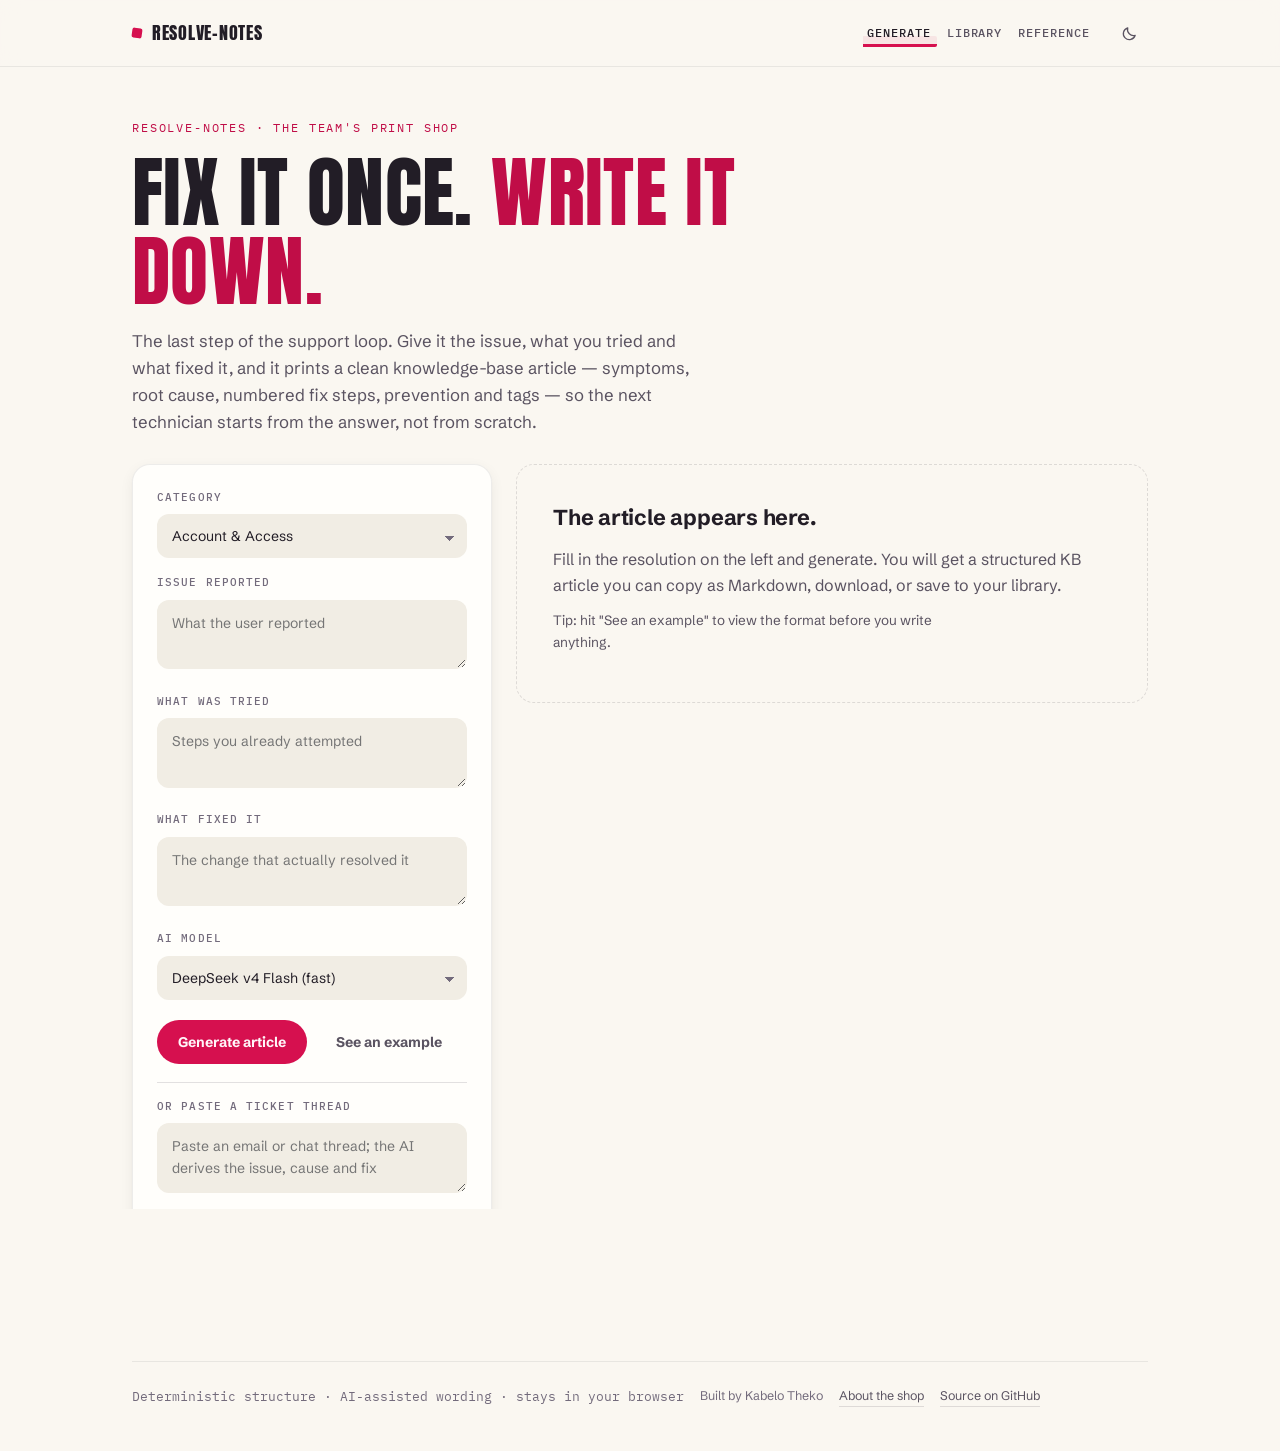
==== docs/app/index.html @ 98692e2c "structure: landing page at /, app at /app/ — one coherent funnel" ====
<!DOCTYPE html>
<html lang="en" data-theme="paper">
<head>
<meta charset="utf-8" />
<meta name="viewport" content="width=device-width, initial-scale=1" />
<title>resolve-notes — fix it once, write it down</title>
<meta name="description" content="Turn a resolved ticket into a clean knowledge base article: symptoms, root cause, numbered fix steps, prevention and tags — with a reasoning receipt and a review gate before the team relies on it." />
<link rel="preconnect" href="https://fonts.googleapis.com" />
<link rel="preconnect" href="https://fonts.gstatic.com" crossorigin />
<link href="https://fonts.googleapis.com/css2?family=Anton&family=Schibsted+Grotesk:ital,wght@0,400;0,500;0,700;1,400&family=IBM+Plex+Mono:wght@400;500&display=swap" rel="stylesheet" />
<style>
/* ════════════════════════════════════════════════════════════════
   RESOLVE-NOTES v2 · "THE PRINT SHOP" — fix it once, write it down,
   print it for the team. Warm paper, raspberry ink, Anton caps.
   Every AI draft is PRINTED MATTER: receipted, reviewed, approved.
   Themes: paper (default) · ink-room (dark)
   ════════════════════════════════════════════════════════════════ */
:root{
  --display:"Anton",Impact,sans-serif;
  --serif:"Schibsted Grotesk",system-ui,sans-serif; /* legacy alias: headings */
  --sans:"Schibsted Grotesk",system-ui,sans-serif;
  --mono:"IBM Plex Mono",ui-monospace,monospace;
  --radius:12px;--radius-lg:18px;--radius-pill:999px;
  --motion:300ms cubic-bezier(.2,0,0,1);
  --spring:cubic-bezier(.34,1.26,.5,1);
  --emph:cubic-bezier(.05,.7,.1,1);
  --page-max:1080px;
}
:root,html[data-theme="paper"]{
  color-scheme:light;
  --bg:#FAF7F1;              /* warm print paper        */
  --surface:#FFFEFB;
  --paper:#F1EDE4;           /* legacy alias: wells     */
  --line:rgba(34,29,38,.13);
  --line-soft:rgba(34,29,38,.08);
  --ink:#221D26;             /* 15.4:1                  */
  --soft:#5A5361;            /* 7.3:1 on card           */
  --mute:#736B7C;
  --accent:#D6104F;          /* raspberry ink           */
  --accent-press:#B50D42;
  --accent-text:#C00D47;     /* 5.8:1 on paper          */
  --accent-soft:rgba(214,16,79,.08);
  --on-accent:#FFF5F8;       /* 4.9:1                   */
  --review:#9A5B1E;   --review-bg:rgba(176,108,32,.12);
  --ok:#1E6E48;       --ok-bg:rgba(30,110,72,.10);
  --shadow:0 1px 2px rgba(34,29,38,.05),0 4px 14px rgba(34,29,38,.06);
  --shadow-md:0 14px 34px -12px rgba(34,29,38,.18);
  --focus:0 0 0 2px var(--bg),0 0 0 4px var(--accent);
  --accent-press-legacy:var(--accent-press);
}
html[data-theme="ink-room"]{
  color-scheme:dark;
  --bg:#16121A;
  --surface:#221C28;
  --paper:#0F0C13;
  --line:rgba(240,234,242,.13);
  --line-soft:rgba(240,234,242,.08);
  --ink:#F0EAF2;             /* 15.6:1                  */
  --soft:#BBB2C4;            /* 8.1:1 on card           */
  --mute:#948BA0;
  --accent:#FF7BA9;          /* pink plate              */
  --accent-press:#FF98BC;
  --accent-text:#FF7BA9;     /* 7.6:1                   */
  --accent-soft:rgba(255,123,169,.10);
  --on-accent:#3A0A1E;       /* 7.0:1                   */
  --review:#E9B96A;   --review-bg:rgba(233,185,106,.10);
  --ok:#83CFA0;       --ok-bg:rgba(131,207,160,.10);
  --shadow:0 1px 3px rgba(0,0,0,.4);
  --shadow-md:0 14px 34px rgba(0,0,0,.5);
  --focus:0 0 0 2px var(--bg),0 0 0 4px var(--accent);
}

*{box-sizing:border-box}
body{margin:0;background:var(--bg);color:var(--ink);font-family:var(--sans);line-height:1.6;-webkit-font-smoothing:antialiased;transition:background var(--motion)}
.wrap{max-width:var(--page-max);margin:0 auto;padding:0 clamp(16px,4vw,32px)}
a{color:inherit}

/* ── nav: marker-highlight tabs ── */
.topbar{position:sticky;top:0;z-index:30;background:color-mix(in srgb,var(--bg) 90%,transparent);backdrop-filter:blur(10px);border-bottom:1px solid var(--line-soft)}
.topbar .row{max-width:var(--page-max);margin:0 auto;padding:14px clamp(16px,4vw,32px);display:flex;align-items:center;gap:16px}
.brand{display:flex;align-items:center;gap:10px;font-family:var(--display);font-weight:400;font-size:1.15rem;letter-spacing:.04em;text-transform:uppercase}
.brand .dot{width:10px;height:10px;border-radius:2px;background:var(--accent);transform:rotate(8deg)}
.nav{display:flex;gap:8px;margin-left:auto;align-items:center;overflow-x:auto;scrollbar-width:none}
.nav::-webkit-scrollbar{display:none}
.nav a{font-family:var(--mono);font-size:12px;font-weight:500;letter-spacing:.08em;text-transform:uppercase;color:var(--soft);text-decoration:none;padding:8px 4px;cursor:pointer;position:relative;white-space:nowrap;transition:color var(--motion)}
.nav a:hover{color:var(--ink)}
.nav a.active{color:var(--ink)}
.nav a.active::after{content:"";position:absolute;left:-2px;right:-2px;bottom:4px;height:8px;background:var(--accent-soft);border-bottom:3px solid var(--accent);border-radius:2px;z-index:-1}
.nav a:focus-visible{outline:none;box-shadow:var(--focus);border-radius:4px}
.themebtn{appearance:none;background:transparent;border:none;color:var(--soft);width:38px;height:38px;border-radius:var(--radius-pill);cursor:pointer;display:inline-flex;align-items:center;justify-content:center;flex:none;transition:color var(--motion),background var(--motion)}
.themebtn:hover{color:var(--ink);background:var(--accent-soft)}
.themebtn:focus-visible{outline:none;box-shadow:var(--focus)}
.themebtn svg{width:17px;height:17px;stroke:currentColor;stroke-width:1.8;fill:none;stroke-linecap:round;stroke-linejoin:round}
.hamb{display:none}

/* ── masthead ── */
header.mast{padding:52px 0 28px}
.eyebrow{font-family:var(--mono);font-size:11.5px;letter-spacing:.16em;text-transform:uppercase;color:var(--accent-text)}
h1{font-family:var(--display);font-weight:400;font-size:clamp(2.6rem,1.6rem + 4.6vw,4.9rem);line-height:1;letter-spacing:.005em;text-transform:uppercase;margin:16px 0 0;max-width:16ch;color:var(--ink)}
h1 .mark{color:var(--accent-text)}
.lede{font-size:1.05rem;color:var(--soft);margin:18px 0 0;max-width:58ch;text-wrap:pretty}

.view{padding-bottom:72px}
.desk{display:grid;grid-template-columns:minmax(0,360px) minmax(0,1fr);gap:24px;align-items:start}
@media (max-width:900px){.desk{grid-template-columns:1fr}}
.panel{background:var(--surface);border:1px solid var(--line-soft);border-radius:var(--radius-lg);box-shadow:var(--shadow);padding:24px;position:sticky;top:78px}
@media (max-width:900px){.panel{position:static}}
label{display:block;font-family:var(--mono);font-size:11px;font-weight:500;letter-spacing:.1em;text-transform:uppercase;margin:16px 0 8px;color:var(--mute)}
label:first-child{margin-top:0}
select,textarea{width:100%;font-family:var(--sans);font-size:14px;color:var(--ink);background:var(--paper);border:1px solid transparent;border-radius:var(--radius);padding:12px 14px;transition:border-color var(--motion),background var(--motion)}
textarea{min-height:64px;resize:vertical;line-height:1.55}
select:hover,textarea:hover{border-color:var(--line)}
select:focus,textarea:focus{outline:none;background:var(--surface);border-color:var(--accent);box-shadow:0 0 0 3px var(--accent-soft)}
select{appearance:none;background-image:linear-gradient(45deg,transparent 49%,var(--mute) 50%),linear-gradient(135deg,var(--mute) 50%,transparent 51%);background-position:calc(100% - 16px) 55%,calc(100% - 12px) 55%;background-size:5px 5px;background-repeat:no-repeat;padding-right:38px;cursor:pointer}
.rowb{display:flex;gap:8px;margin-top:20px;flex-wrap:wrap}
button.btn{font-family:var(--sans);font-size:14px;font-weight:700;border-radius:var(--radius-pill);padding:12px 20px;cursor:pointer;border:1px solid transparent;transition:background var(--motion),border-color var(--motion),color var(--motion),transform 130ms var(--spring)}
button.btn:hover{transform:translateY(-1px)}
button.btn:active{transform:scale(.97)}
button.btn:focus-visible{outline:none;box-shadow:var(--focus)}
.btn-primary{background:var(--accent);color:var(--on-accent)}
.btn-primary:hover{background:var(--accent-press)}
.btn-ghost{background:transparent;color:var(--soft);border:1px solid var(--line)}
.btn-ghost:hover{border-color:var(--accent);color:var(--ink)}

.out{min-height:340px}
.empty{border:1.5px dashed var(--line);border-radius:var(--radius-lg);padding:36px;background:transparent}
.empty h3{font-family:var(--sans);font-weight:700;font-size:1.35rem;letter-spacing:-.01em;margin:0 0 12px}
.empty p{color:var(--soft);margin:0 0 12px;max-width:54ch}
.empty code{font-family:var(--mono);font-size:.85em;background:var(--paper);padding:2px 8px;border-radius:6px}
.note{color:var(--mute);font-size:13.5px}

/* ── the printed article ── */
.article{background:var(--surface);border:1px solid var(--line-soft);border-radius:var(--radius-lg);box-shadow:var(--shadow-md);padding:36px clamp(20px,4vw,40px);position:relative;overflow:hidden}
.article::before{content:"";position:absolute;top:0;left:0;right:0;height:6px;background:repeating-linear-gradient(90deg,var(--accent) 0 14px,transparent 14px 22px)}
.article .kbtag{font-family:var(--mono);font-size:11px;letter-spacing:.16em;text-transform:uppercase;color:var(--accent-text)}
.article h2{font-family:var(--sans);font-weight:700;font-size:clamp(1.5rem,1.2rem + 1.4vw,2rem);line-height:1.12;margin:12px 0 0;letter-spacing:-.02em}
.article h3{font-family:var(--mono);font-size:11px;letter-spacing:.14em;text-transform:uppercase;color:var(--mute);margin:28px 0 8px;display:flex;align-items:center;gap:10px}
.article h3::after{content:"";flex:1;height:1px;background:var(--line-soft)}
.article p{margin:0;font-size:15.5px;color:var(--ink);line-height:1.65;max-width:66ch}
.article ol{margin:0;padding-left:0;counter-reset:step;list-style:none}
.article ol li{font-size:15.5px;color:var(--ink);margin-bottom:12px;line-height:1.6;counter-increment:step;display:flex;gap:12px;align-items:baseline}
.article ol li::before{content:counter(step);font-family:var(--mono);font-size:12px;color:var(--accent-text);background:var(--accent-soft);border-radius:var(--radius-pill);min-width:24px;height:24px;display:inline-flex;align-items:center;justify-content:center;flex:none;transform:translateY(3px)}
.tags{display:flex;gap:8px;flex-wrap:wrap;margin-top:24px}
.tags span{font-family:var(--mono);font-size:11.5px;color:var(--soft);background:var(--paper);border-radius:var(--radius-pill);padding:4px 16px}
.artbar{display:flex;gap:8px;margin-top:20px;flex-wrap:wrap}

.receipt{font-family:var(--mono);font-size:11px;color:var(--soft);background:var(--paper);border-radius:var(--radius);padding:12px 16px;margin:16px 0 4px;line-height:1.6}
.receipt b{color:var(--ink);font-weight:500}
.badge{display:inline-block;font-family:var(--mono);font-size:10px;letter-spacing:.08em;text-transform:uppercase;padding:4px 12px;border-radius:4px;margin-left:12px;vertical-align:middle;white-space:nowrap;transform:rotate(-1deg)}
.badge.review{background:var(--review-bg);color:var(--review);box-shadow:inset 0 0 0 1.5px var(--review)}
.badge.ok{background:var(--ok-bg);color:var(--ok);box-shadow:inset 0 0 0 1.5px var(--ok)}

.libitem{background:var(--surface);border:1px solid var(--line-soft);border-radius:var(--radius-lg);box-shadow:var(--shadow);padding:20px;margin-bottom:12px;transition:transform 130ms var(--spring),border-color var(--motion)}
.libitem:hover{transform:translateY(-2px);border-color:var(--line)}
.libitem .lt{font-family:var(--sans);font-weight:700;font-size:1.1rem;letter-spacing:-.01em}
.libitem .lm{font-family:var(--mono);font-size:11.5px;color:var(--mute);margin-top:8px}
.libitem .lb{display:flex;gap:8px;margin-top:14px;flex-wrap:wrap}
.ref h2{font-family:var(--sans);font-weight:700;font-size:1.35rem;letter-spacing:-.015em;margin:32px 0 12px}
.ref h2:first-child{margin-top:0}
.ref p{color:var(--soft);max-width:64ch;line-height:1.7}
.ref b{color:var(--ink)}
.ref code{font-family:var(--mono);font-size:.85em;background:var(--paper);padding:2px 8px;border-radius:6px;color:var(--ink)}
pre.md{font-family:var(--mono);font-size:12.5px;background:var(--paper);border-radius:var(--radius);padding:20px;white-space:pre-wrap;line-height:1.6;margin:16px 0 0;color:var(--ink)}

.libtools{display:flex;gap:8px;flex-wrap:wrap;align-items:center;margin-bottom:16px}
.search{flex:1;min-width:200px;font-family:var(--sans);font-size:14px;color:var(--ink);background:var(--surface);border:1px solid var(--line);border-radius:var(--radius-pill);padding:12px 20px}
.search:focus{outline:none;border-color:var(--accent);box-shadow:0 0 0 3px var(--accent-soft)}
.chips{display:flex;gap:6px;flex-wrap:wrap;margin-bottom:20px}
.chip{font-family:var(--mono);font-size:11.5px;color:var(--soft);background:var(--surface);border:1px solid var(--line);border-radius:var(--radius-pill);padding:8px 16px;cursor:pointer;user-select:none;transition:all var(--motion)}
.chip:hover{border-color:var(--accent);color:var(--ink)}
.chip.on{background:var(--accent);color:var(--on-accent);border-color:var(--accent)}
.related{margin-top:28px;border-top:1px dashed var(--line);padding-top:16px}
.related h3{font-family:var(--mono);font-size:11px;letter-spacing:.14em;text-transform:uppercase;color:var(--mute);margin:0 0 12px}
.related a{display:inline-block;font-size:13.5px;font-weight:500;color:var(--accent-text);background:var(--accent-soft);border-radius:var(--radius-pill);padding:8px 16px;margin:0 8px 8px 0;cursor:pointer;text-decoration:none;transition:transform 130ms var(--spring)}
.related a:hover{transform:translateY(-1px)}

.enter{opacity:0;transform:translateY(10px);animation:rise 420ms var(--emph) forwards}
@keyframes rise{to{opacity:1;transform:none}}
@media (max-width:560px){
  .topbar .row{padding:12px 16px}
  .article{padding:28px 20px}
  pre.md{font-size:11.5px}
}
@media (prefers-reduced-motion:reduce){
  *,*::before,*::after{animation-duration:.01ms !important;transition-duration:.01ms !important}
  .enter{animation:none;opacity:1;transform:none}
}
footer{border-top:1px solid var(--line-soft);padding:24px 0 44px;color:var(--mute);font-size:12.5px;display:flex;gap:16px;flex-wrap:wrap}
footer a{color:var(--soft);text-decoration:none;border-bottom:1px solid var(--line)}
footer a:hover{color:var(--ink)}
footer a:focus-visible{outline:none;box-shadow:var(--focus)}
.src-note{font-family:var(--mono)}
</style>
</head>
<body>
<div class="topbar">
  <div class="row">
    <div class="brand"><span class="dot"></span> resolve-notes</div>
    <button class="hamb" id="hamb" aria-label="Menu" hidden><span></span><span></span><span></span></button>
    <nav class="nav" id="nav">
      <a data-view="generate" class="active">Generate</a>
      <a data-view="library">Library</a>
      <a data-view="reference">Reference</a>
    </nav>
    <button class="themebtn" id="themebtn" aria-pressed="false" aria-label="Switch to ink-room theme">
      <svg viewBox="0 0 24 24" aria-hidden="true"><path d="M20 14.5A8.5 8.5 0 0 1 9.5 4 8.5 8.5 0 1 0 20 14.5z"/></svg>
    </button>
  </div>
</div>
<div class="wrap">
  <header class="mast">
    <div class="eyebrow">resolve-notes · the team's print shop</div>
    <h1>Fix it once. <span class="mark">Write it down.</span></h1>
    <p class="lede">The last step of the support loop. Give it the issue, what you tried and what fixed it, and it prints a clean knowledge-base article — symptoms, root cause, numbered fix steps, prevention and tags — so the next technician starts from the answer, not from scratch.</p>
  </header>
  <main id="main"></main>
  <footer>
    <span class="src-note">Deterministic structure · AI-assisted wording · stays in your browser</span>
    <span>Built by Kabelo Theko</span>
    <a href="../">About the shop</a>
    <a href="https://github.com/Kabelo-Theko/resolve-notes" target="_blank" rel="noopener noreferrer">Source on GitHub</a>
  </footer>
</div>

<script>
(function(){
  try{var s=localStorage.getItem("rn-theme");if(s)document.documentElement.dataset.theme=s;}catch(e){}
  var b=document.getElementById("themebtn");
  function apply(t){
    document.documentElement.dataset.theme=t;
    var dark=t==="ink-room";
    b.setAttribute("aria-pressed",String(dark));
    b.setAttribute("aria-label",dark?"Switch to paper (light) theme":"Switch to ink-room theme");
    b.innerHTML=dark
      ?'<svg viewBox="0 0 24 24" aria-hidden="true"><circle cx="12" cy="12" r="4.2" stroke="currentColor" stroke-width="1.8" fill="none"/><path stroke="currentColor" stroke-width="1.8" stroke-linecap="round" d="M12 2.5v2.7M12 18.8v2.7M2.5 12h2.7M18.8 12h2.7M5 5l1.9 1.9M17.1 17.1 19 19M19 5l-1.9 1.9M6.9 17.1 5 19"/></svg>'
      :'<svg viewBox="0 0 24 24" aria-hidden="true"><path d="M20 14.5A8.5 8.5 0 0 1 9.5 4 8.5 8.5 0 1 0 20 14.5z" stroke="currentColor" stroke-width="1.8" fill="none" stroke-linecap="round" stroke-linejoin="round"/></svg>';
    try{localStorage.setItem("rn-theme",t);}catch(e){}
  }
  b.addEventListener("click",function(){apply(document.documentElement.dataset.theme==="ink-room"?"paper":"ink-room");});
  if(document.documentElement.dataset.theme==="ink-room")apply("ink-room");
})();
</script>
<script>
const SAMPLE={title:"Outlook stuck in 'Disconnected' after password change",symptoms:"After a password reset, Outlook showed 'Disconnected' and kept prompting for credentials, while webmail worked normally.",root_cause:"Windows had cached the old credentials in Credential Manager, so Outlook kept presenting the expired password to Exchange.",fix_steps:["Confirm webmail works to prove the account and new password are valid.","Close Outlook fully.","Open Credential Manager and remove the stale entries under Windows Credentials for the mail/Office host.","Reopen Outlook and sign in with the new password when prompted.","Verify send and receive both work."],prevention:"After any password reset, clear cached Office credentials in the same session so the new password is the only one stored.",tags:["outlook","exchange","credentials","password-reset","m365"],_meta:{model:"DeepSeek v4 Flash",task:"illustrative example",ts:"2026-06-18T09:24:00.000Z"},_status:"reviewed",_category:"Email"};

const state={view:"generate",article:null,libCache:[],query:"",filter:null};
const $=s=>document.querySelector(s);
const main=$("#main");
const esc=s=>String(s).replace(/[&<>"]/g,c=>({"&":"&amp;","<":"&lt;",">":"&gt;","\"":"&quot;"}[c]));

/* --- storage: Supabase if configured, else this browser's localStorage ---
   To enable shared persistence, set these to your Supabase project URL and a
   PUBLISHABLE key (safe in the client; protected by row-level security), and
   create the kb_articles table (SQL in the README). Until then, the library is
   stored locally and the app works fully offline. */
const SUPABASE_URL=""; // e.g. https://xxxx.supabase.co
const SUPABASE_KEY=""; // e.g. sb_publishable_...
const sbOn=()=>!!(SUPABASE_URL&&SUPABASE_KEY);
const sbHeaders=()=>({apikey:SUPABASE_KEY,Authorization:"Bearer "+SUPABASE_KEY,"Content-Type":"application/json"});
const LIBKEY="rn_articles";
const lsList=()=>{try{return JSON.parse(localStorage.getItem(LIBKEY)||"[]");}catch(e){return [];}};
const lsAdd=a=>{const all=lsList();all.unshift(a);localStorage.setItem(LIBKEY,JSON.stringify(all.slice(0,50)));};
const lsDel=id=>localStorage.setItem(LIBKEY,JSON.stringify(lsList().filter(x=>x.id!==id)));
const lsUpdate=(id,patch)=>localStorage.setItem(LIBKEY,JSON.stringify(lsList().map(x=>x.id===id?{...x,...patch}:x)));
async function listArticles(){
  if(sbOn()){try{const r=await fetch(`${SUPABASE_URL}/rest/v1/kb_articles?select=*&order=created_at.desc&limit=50`,{headers:sbHeaders()});if(r.ok)return await r.json();}catch(e){}}
  return lsList();
}
/* Underscore-prefixed fields (_status, _meta, _category) are the client-side
   governance and receipt layer; they stay in the browser and are not written to
   Supabase, whose table holds the core article columns only. */
const sbClean=o=>Object.fromEntries(Object.entries(o).filter(([k])=>!k.startsWith("_")));
async function addArticle(a){
  if(sbOn()){try{const r=await fetch(`${SUPABASE_URL}/rest/v1/kb_articles`,{method:"POST",headers:{...sbHeaders(),Prefer:"return=minimal"},body:JSON.stringify(sbClean(a))});if(r.ok)return;}catch(e){}}
  lsAdd(a);
}
async function removeArticle(id){
  if(sbOn()){try{const r=await fetch(`${SUPABASE_URL}/rest/v1/kb_articles?id=eq.${encodeURIComponent(id)}`,{method:"DELETE",headers:sbHeaders()});if(r.ok)return;}catch(e){}}
  lsDel(id);
}
async function updateArticle(id,patch){
  // Review status is part of the client governance layer, so it is kept locally.
  lsUpdate(id,patch);
}

function setView(v){state.view=v;document.querySelectorAll(".nav a").forEach(a=>a.classList.toggle("active",a.dataset.view===v));$("#nav").classList.remove("open");render();}
$("#hamb").addEventListener("click",()=>$("#nav").classList.toggle("open"));
document.querySelectorAll(".nav a").forEach(a=>a.addEventListener("click",()=>setView(a.dataset.view)));

function markdown(a){
  return `# ${a.title}\n\n**Tags:** ${(a.tags||[]).join(", ")}\n\n## Symptoms\n${a.symptoms}\n\n## Root cause\n${a.root_cause}\n\n## Fix\n${(a.fix_steps||[]).map((s,i)=>`${i+1}. ${s}`).join("\n")}\n\n## Prevention\n${a.prevention}\n`;
}
function modelLabel(){const s=$("#aimodel");return s?s.options[s.selectedIndex].text.replace(/\s*\(.*\)\s*/,"").trim():"AI";}
function badgeHTML(a){
  if(!a._status) return "";
  return a._status==="reviewed"?`<span class="badge ok">Reviewed</span>`:`<span class="badge review">AI-drafted · needs review</span>`;
}
function receiptHTML(a){
  if(!a._meta) return "";
  const m=a._meta;
  const when=m.ts?new Date(m.ts).toLocaleString("en-GB",{day:"2-digit",month:"short",year:"numeric",hour:"2-digit",minute:"2-digit"}):"";
  return `<div class="receipt"><b>Reasoning receipt</b> &nbsp; model: ${esc(m.model||"AI")} &nbsp;·&nbsp; source: ${esc(m.task||"")}${when?` &nbsp;·&nbsp; ${esc(when)}`:""}<br>Structure is enforced by the app; the wording is drafted by the model. A human reviews it before the team relies on it.</div>`;
}
function relatedHTML(a){
  const lib=(state.libCache&&state.libCache.length)?state.libCache:lsList();
  const at=new Set((a.tags||[]).map(t=>String(t).toLowerCase()));
  if(!at.size) return "";
  const rel=lib.filter(x=>x.id&&x.id!==a.id&&(x.tags||[]).some(t=>at.has(String(t).toLowerCase()))).slice(0,4);
  if(!rel.length) return "";
  return `<div class="related"><h3>Related notes in your library</h3>${rel.map(x=>`<a data-rel="${esc(x.id)}">${esc(x.title)}</a>`).join("")}</div>`;
}
function articleHTML(a){
  const canApprove=a.id&&a._status==="needs_review";
  return `<div class="article enter">
    <div class="kbtag">Knowledge base article ${badgeHTML(a)}</div>
    <h2>${esc(a.title)}</h2>
    ${receiptHTML(a)}
    <h3>Symptoms</h3><p>${esc(a.symptoms)}</p>
    <h3>Root cause</h3><p>${esc(a.root_cause)}</p>
    <h3>Fix</h3><ol>${(a.fix_steps||[]).map(s=>`<li>${esc(s)}</li>`).join("")}</ol>
    <h3>Prevention</h3><p>${esc(a.prevention)}</p>
    <div class="tags">${(a.tags||[]).map(t=>`<span>${esc(t)}</span>`).join("")}</div>
    ${relatedHTML(a)}
    <div class="artbar">
      <button class="btn btn-primary" id="copymd">Copy Markdown</button>
      <button class="btn btn-ghost" id="dlmd">Download .md</button>
      ${canApprove?`<button class="btn btn-ghost" id="approve">Approve</button>`:``}
      <button class="btn btn-ghost" id="savelib">Save to library</button>
    </div>
  </div>`;
}
function wireArticle(a){
  const cp=$("#copymd"); if(cp)cp.addEventListener("click",async()=>{await navigator.clipboard.writeText(markdown(a));cp.textContent="Copied";setTimeout(()=>cp.textContent="Copy Markdown",1400);});
  const dl=$("#dlmd"); if(dl)dl.addEventListener("click",()=>{const blob=new Blob([markdown(a)],{type:"text/markdown"});const el=document.createElement("a");el.href=URL.createObjectURL(blob);el.download=(a.title||"kb-article").toLowerCase().replace(/[^a-z0-9]+/g,"-").slice(0,50)+".md";el.click();URL.revokeObjectURL(el.href);});
  const ap=$("#approve"); if(ap)ap.addEventListener("click",async()=>{await updateArticle(a.id,{_status:"reviewed",reviewed_at:new Date().toISOString()});a._status="reviewed";const out=$("#out");if(out){out.innerHTML=articleHTML(a);wireArticle(a);}});
  const sv=$("#savelib"); if(sv)sv.addEventListener("click",async()=>{
    const existing=await listArticles();
    const aTags=new Set((a.tags||[]).map(t=>String(t).toLowerCase()));
    const dup=existing.find(x=>{const xt=(x.tags||[]).map(t=>String(t).toLowerCase());const overlap=xt.filter(t=>aTags.has(t)).length;return overlap>=2||(x.title&&a.title&&x.title.toLowerCase()===a.title.toLowerCase());});
    if(dup && !confirm(`A similar article already exists:\n\n"${dup.title}"\n\nSave this as a new article anyway?`)) return;
    const rec={...a,id:a.id||("KB-"+Date.now()),created_at:a.created_at||new Date().toISOString(),_status:a._status||"needs_review"};
    await addArticle(rec); a.id=rec.id; a.created_at=rec.created_at;
    sv.textContent="Saved to library";setTimeout(()=>sv.textContent="Save to library",1400);
  });
  document.querySelectorAll(".related a[data-rel]").forEach(el=>el.addEventListener("click",()=>{const lib=(state.libCache&&state.libCache.length)?state.libCache:lsList();const found=lib.find(x=>x.id===el.dataset.rel);if(found){state.article=found;setView("generate");}}));
}

function generateView(){
  main.innerHTML=`<div class="view enter"><div class="desk">
    <section class="panel">
      <label for="cat">Category</label>
      <select id="cat"><option>Account &amp; Access</option><option>Email</option><option>Network</option><option>Point of Sale</option><option>Printer</option><option>Hardware</option><option>Software</option><option>Security</option><option>General</option></select>
      <label for="issue">Issue reported</label><textarea id="issue" placeholder="What the user reported"></textarea>
      <label for="tried">What was tried</label><textarea id="tried" placeholder="Steps you already attempted"></textarea>
      <label for="fixed">What fixed it</label><textarea id="fixed" placeholder="The change that actually resolved it"></textarea>
      <label for="aimodel">AI model</label>
      <select id="aimodel"><option value="flash">DeepSeek v4 Flash (fast)</option><option value="pro">DeepSeek v4 Pro (best quality)</option><option value="minimax">MiniMax M3</option></select>
      <div class="rowb"><button class="btn btn-primary" id="gen">Generate article</button><button class="btn btn-ghost" id="ex">See an example</button></div>
      <div style="border-top:1px solid var(--line);margin:18px 0 0;padding-top:15px">
        <label for="thread">Or paste a ticket thread</label>
        <textarea id="thread" placeholder="Paste an email or chat thread; the AI derives the issue, cause and fix"></textarea>
        <div class="rowb"><button class="btn btn-ghost" id="genthread">Generate from thread</button></div>
      </div>
    </section>
    <section class="out" id="out">${state.article?articleHTML(state.article):emptyGen()}</section>
  </div></div>`;
  if(state.article) wireArticle(state.article);
  $("#ex").addEventListener("click",()=>{state.article=SAMPLE;$("#out").innerHTML=articleHTML(SAMPLE);wireArticle(SAMPLE);});
  $("#gen").addEventListener("click",gen);
  const gt=$("#genthread"); if(gt)gt.addEventListener("click",genThread);
}
async function genThread(){
  const out=$("#out"); const thread=$("#thread").value.trim();
  if(!thread){out.innerHTML=`<div class="empty"><h3>Paste a thread first.</h3><p>Drop an email or chat thread in the box, then generate.</p></div>`;return;}
  out.innerHTML=`<div class="empty"><h3>Reading the thread…</h3><p class="note">Deriving the issue, root cause and fix.</p></div>`;
  try{
    const r=await fetch("/api/ai",{method:"POST",headers:{"Content-Type":"application/json"},body:JSON.stringify({task:"thread",thread,model:($("#aimodel")?.value||"flash")})});
    if(!r.ok) throw new Error(); const a=await r.json(); a._meta={model:modelLabel(),task:"pasted thread",ts:new Date().toISOString()}; a._status="needs_review"; a._category="";
    state.article=a; out.innerHTML=articleHTML(a); wireArticle(a);
  }catch(e){ out.innerHTML=`<div class="empty"><h3>AI backend not enabled yet.</h3><p>Set <code>NVIDIA_API_KEY</code> in the Vercel project to generate from a thread.</p></div>`; }
}
function emptyGen(){return `<div class="empty enter"><h3>The article appears here.</h3><p>Fill in the resolution on the left and generate. You will get a structured KB article you can copy as Markdown, download, or save to your library.</p><p class="note">Tip: hit "See an example" to view the format before you write anything.</p></div>`;}
async function gen(){
  const out=$("#out");
  const body={category:$("#cat").value,issue:$("#issue").value,tried:$("#tried").value,fixed:$("#fixed").value,model:($("#aimodel")?.value||"flash")};
  if(!body.issue.trim()&&!body.fixed.trim()){out.innerHTML=`<div class="empty"><h3>Add a little more.</h3><p>Tell me at least the issue and what fixed it, then generate.</p></div>`;return;}
  out.innerHTML=`<div class="empty"><h3>Writing the article…</h3><p class="note">Drafting symptoms, root cause, fix steps, prevention and tags.</p></div>`;
  try{
    const r=await fetch("/api/ai",{method:"POST",headers:{"Content-Type":"application/json"},body:JSON.stringify(body)});
    if(!r.ok) throw new Error(String(r.status));
    const a=await r.json(); a._meta={model:modelLabel(),task:"structured fields",ts:new Date().toISOString()}; a._status="needs_review"; a._category=$("#cat").value;
    state.article=a; out.innerHTML=articleHTML(a); wireArticle(a);
  }catch(e){
    out.innerHTML=`<div class="empty"><h3>AI backend not enabled yet.</h3><p>This tool generates the article with an LLM through a serverless function. Set <code>NVIDIA_API_KEY</code> in the Vercel project to switch it on.</p><p class="note">In the meantime, hit "See an example" to view the output format.</p></div>`;
  }
}

async function libraryView(){
  main.innerHTML=`<div class="view"><div class="empty"><h3>Loading library…</h3></div></div>`;
  const items=await listArticles(); state.libCache=items;
  if(!items.length){main.innerHTML=`<div class="view enter"><div class="empty"><h3>Your library is empty.</h3><p>Generate an article and click "Save to library". Articles persist to Supabase when it is configured, otherwise to this browser.</p></div></div>`;return;}
  const find=id=>state.libCache.find(x=>x.id===id);
  const freq={}; items.forEach(a=>(a.tags||[]).forEach(t=>{const k=String(t).toLowerCase();freq[k]=(freq[k]||0)+1;}));
  const topTags=Object.keys(freq).sort((x,y)=>freq[y]-freq[x]).slice(0,8);
  const q=(state.query||"").toLowerCase().trim(); const f=state.filter;
  const match=a=>{
    if(f && !(a.tags||[]).some(t=>String(t).toLowerCase()===f)) return false;
    if(!q) return true;
    const hay=[a.title,a.symptoms,a.root_cause,a.prevention,(a.tags||[]).join(" "),(a.fix_steps||[]).join(" ")].join(" ").toLowerCase();
    return hay.includes(q);
  };
  const shown=items.filter(match);
  const tools=`<div class="libtools"><input class="search" id="libq" placeholder="Search title, tags, symptoms, fix…" value="${esc(state.query||"")}"><button class="btn btn-ghost" id="exp">Export library (JSON)</button></div>`;
  const chips=`<div class="chips"><span class="chip ${!f?"on":""}" data-tag="">All (${items.length})</span>${topTags.map(t=>`<span class="chip ${f===t?"on":""}" data-tag="${esc(t)}">${esc(t)} (${freq[t]})</span>`).join("")}</div>`;
  const list=shown.length?shown.map(a=>`<div class="libitem" data-id="${esc(a.id)}">
      <div class="lt">${esc(a.title)} ${badgeHTML(a)}</div>
      <div class="lm">${(a.tags||[]).join(" · ")} · saved ${new Date(a.created_at||a.ts||Date.now()).toLocaleDateString("en-GB",{day:"2-digit",month:"short",year:"numeric"})}</div>
      <div class="lb"><button class="btn btn-ghost open" data-id="${esc(a.id)}">Open</button><button class="btn btn-ghost copy" data-id="${esc(a.id)}">Copy Markdown</button>${a._status==="needs_review"?`<button class="btn btn-ghost appr" data-id="${esc(a.id)}">Approve</button>`:``}<button class="btn btn-ghost del" data-id="${esc(a.id)}">Delete</button></div>
    </div>`).join(""):`<div class="empty"><h3>No matches.</h3><p>Nothing matches that search or filter. Clear it to see all ${items.length} notes.</p></div>`;
  main.innerHTML=`<div class="view enter">${tools}${chips}${list}</div>`;
  const qel=$("#libq");
  if(qel){let t;qel.addEventListener("input",()=>{clearTimeout(t);t=setTimeout(()=>{const v=qel.value;state.query=v;render();const n=$("#libq");if(n){n.focus();n.value=v;try{n.setSelectionRange(v.length,v.length);}catch(e){}}},220);});}
  const ex=$("#exp"); if(ex)ex.addEventListener("click",()=>{const blob=new Blob([JSON.stringify(items,null,2)],{type:"application/json"});const el=document.createElement("a");el.href=URL.createObjectURL(blob);el.download="resolve-notes-library.json";el.click();URL.revokeObjectURL(el.href);});
  main.querySelectorAll(".chip").forEach(c=>c.addEventListener("click",()=>{state.filter=c.dataset.tag||null;render();}));
  main.querySelectorAll(".open").forEach(b=>b.addEventListener("click",()=>{state.article=find(b.dataset.id);setView("generate");}));
  main.querySelectorAll(".copy").forEach(b=>b.addEventListener("click",async()=>{await navigator.clipboard.writeText(markdown(find(b.dataset.id)));b.textContent="Copied";setTimeout(()=>b.textContent="Copy Markdown",1400);}));
  main.querySelectorAll(".appr").forEach(b=>b.addEventListener("click",async()=>{await updateArticle(b.dataset.id,{_status:"reviewed",reviewed_at:new Date().toISOString()});render();}));
  main.querySelectorAll(".del").forEach(b=>b.addEventListener("click",async()=>{await removeArticle(b.dataset.id);render();}));
}

function referenceView(){
  main.innerHTML=`<div class="view ref enter">
    <h2>What it produces</h2>
    <p>Every article follows the same shape so the knowledge base stays consistent: a specific <b>title</b>, the <b>symptoms</b> a user would recognise, the real <b>root cause</b>, numbered <b>fix steps</b>, a one-line <b>prevention</b> note, and <b>tags</b> for search.</p>
    <h2>Reasoning receipt and review</h2>
    <p>When the article is drafted by a model, it carries a short <b>reasoning receipt</b>: which model ran, what it read (your structured fields or a pasted thread) and when. The structure is fixed by the app; only the wording comes from the model. Every AI draft is saved as <b>needs review</b> and stays that way until a person clicks <b>Approve</b>, so nothing reaches the team as fact until a human has checked it.</p>
    <h2>Search, filter and related notes</h2>
    <p>The library has full-text search and one-click tag filters, and an open article lists <b>related notes</b> that share its tags, so a recurring fault surfaces its own history. This is how the knowledge base feeds the diagnostic tools: a fault at a site can pull up the notes already written for that symptom.</p>
    <h2>Connecting it to the other tools</h2>
    <p>resolve-notes is the knowledge spine of the wider IT Ops set. It links by plain URL, with no backend: <code>?view=library</code> opens the library, <code>?q=printer</code> opens it pre-searched, and <code>?tag=gateway</code> opens it filtered to one tag, so net-doctor can deep-link straight to the history for a symptom. You can also <b>export the whole library as JSON</b> for another tool to read, and a same-page embed can call <code>window.resolveNotes.search("gateway")</code>.</p>
    <h2>Where your data goes</h2>
    <p>The library is stored in <b>your browser</b> and stays on your device. The only thing that leaves is the text you submit for an article, which goes to the model API to draft the wording. Nothing is sent anywhere else, which keeps it simple to reason about for POPIA. For a shared team knowledge base, set the Supabase hook in the source and the same app persists to a database protected by row-level security.</p>
    <h2>Example output (Markdown)</h2>
    <pre class="md">${esc(markdown(SAMPLE))}</pre>
    <h2>How it works</h2>
    <p>The structure is enforced by the app; the wording is generated by an LLM through a small serverless function, with the API key kept server-side. The model is switchable (DeepSeek v4 Flash, DeepSeek v4 Pro, MiniMax M3); Flash is the default because it answers fast enough to wait on. With no key set the app still runs: use "See an example" to view the exact output format offline.</p>
  </div>`;
}

function render(){if(state.view==="generate")generateView();else if(state.view==="library")libraryView();else referenceView();}
(function initFromURL(){try{const p=new URLSearchParams(location.search);const q=p.get("q"),tag=p.get("tag"),v=p.get("view");if(q){state.query=q;state.view="library";}if(tag){state.filter=tag.toLowerCase();state.view="library";}if(v&&["generate","library","reference"].includes(v))state.view=v;}catch(e){}})();
document.querySelectorAll(".nav a").forEach(a=>a.classList.toggle("active",a.dataset.view===state.view));
window.resolveNotes={all:()=>lsList(),search:q=>{const s=String(q||"").toLowerCase();return lsList().filter(a=>[a.title,(a.tags||[]).join(" "),a.symptoms,a.root_cause].join(" ").toLowerCase().includes(s));}};
render();
</script>
</body>
</html>
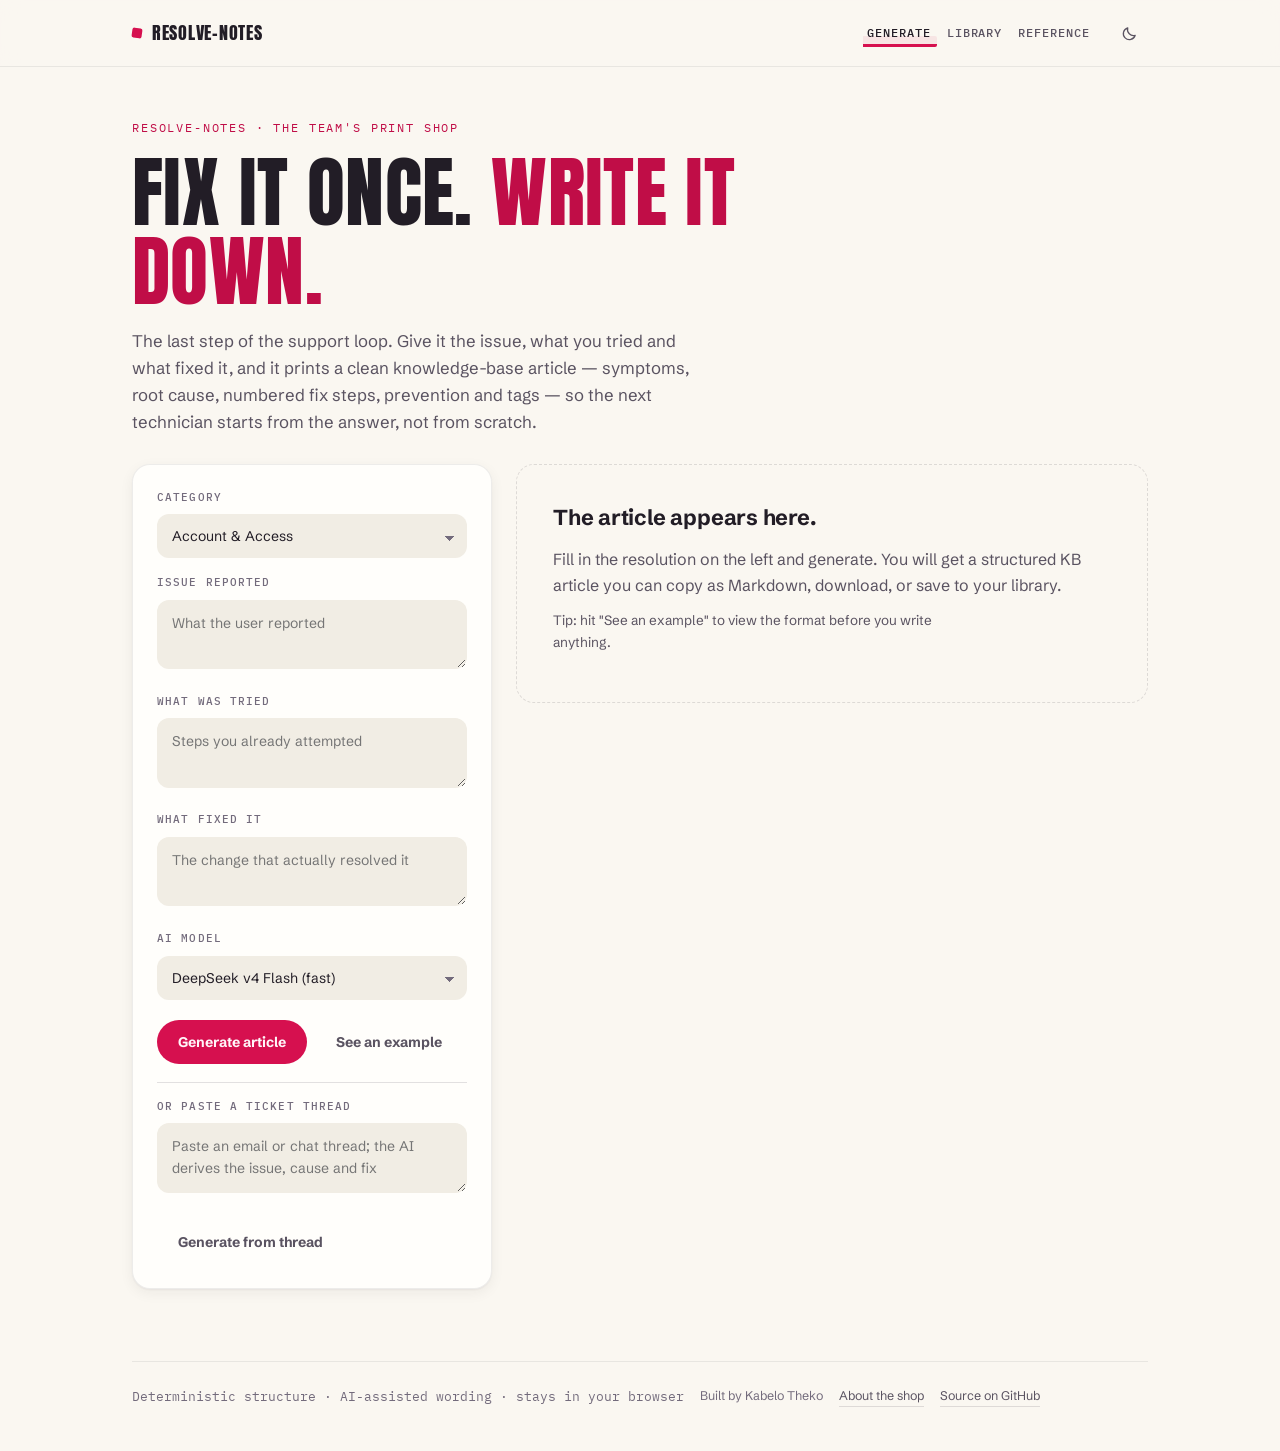
==== commit e1142cbe: "fix: 320px nav audit — visible scroll affordance on view tabs, no brand overlap" ====
--- a/docs/app/index.html
+++ b/docs/app/index.html
@@ -190,6 +190,14 @@
 footer a:hover{color:var(--ink)}
 footer a:focus-visible{outline:none;box-shadow:var(--focus)}
 .src-note{font-family:var(--mono)}
+
+/* small-screen nav audit fix: visible scroll affordance on the view tabs */
+@media (max-width:430px){
+  .nav{scrollbar-width:thin}
+  .nav::-webkit-scrollbar{height:4px}
+  .nav::-webkit-scrollbar-thumb{background:var(--soft,#8a8580);border-radius:2px}
+  .nav a{font-size:11px;padding:8px 4px}
+}
 </style>
 </head>
 <body>
@@ -217,7 +225,7 @@
   <footer>
     <span class="src-note">Deterministic structure · AI-assisted wording · stays in your browser</span>
     <span>Built by Kabelo Theko</span>
-    <a href="../">About the shop</a>
+    <a href="landing.html">About the shop</a>
     <a href="https://github.com/Kabelo-Theko/resolve-notes" target="_blank" rel="noopener noreferrer">Source on GitHub</a>
   </footer>
 </div>
